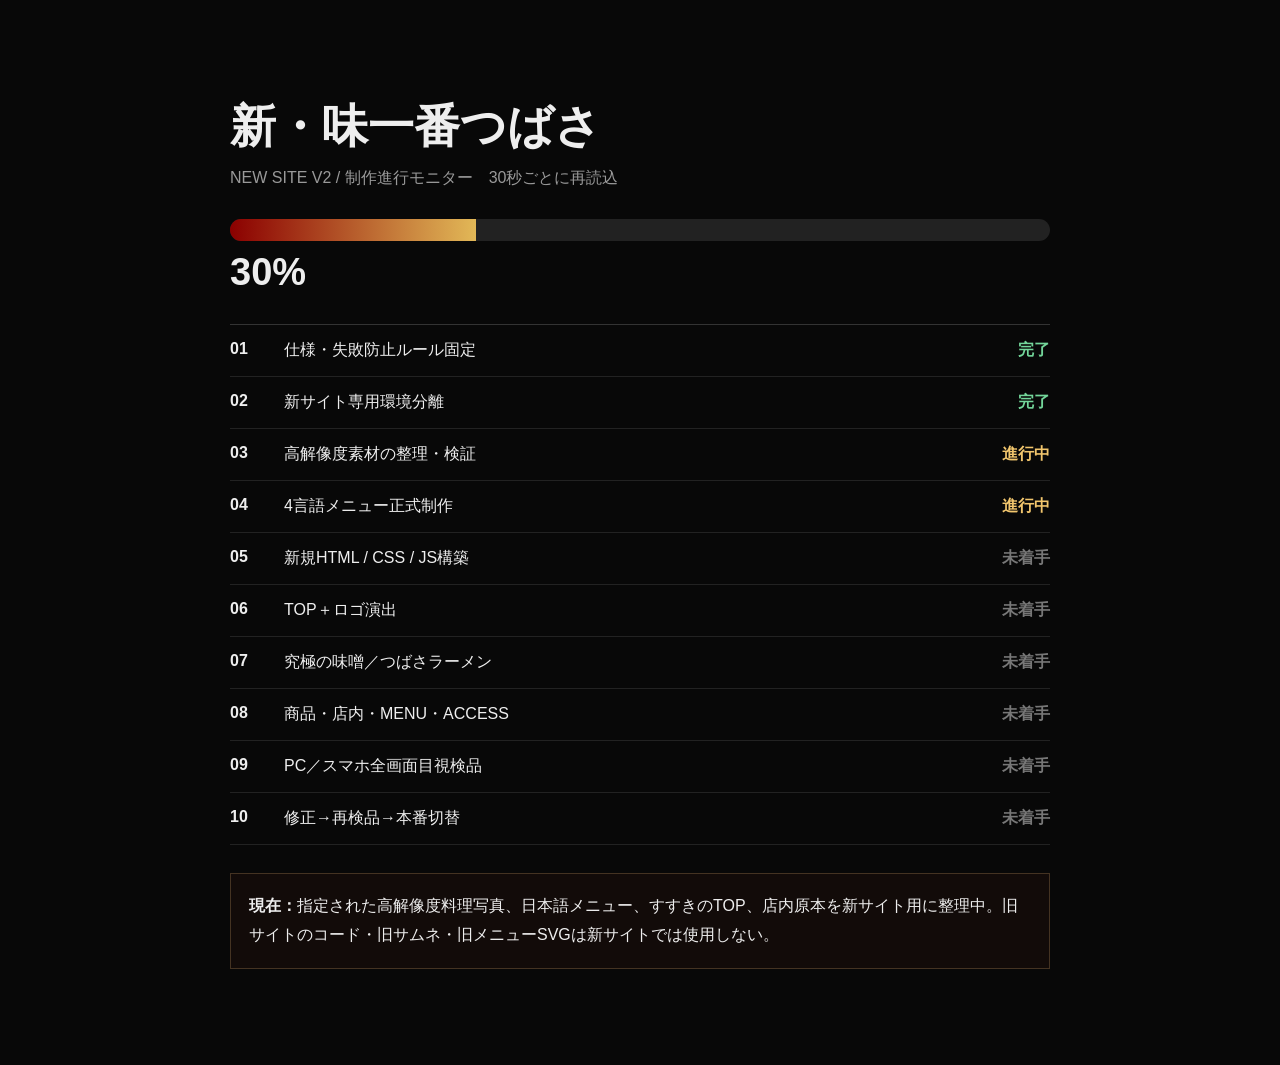
==== progress/index.html @ 9a50c5da "Add live build progress dashboard" ====
<!doctype html><html lang="ja"><meta charset="utf-8"><meta name="viewport" content="width=device-width,initial-scale=1"><meta http-equiv="refresh" content="30"><title>新・味一番つばさ 制作進行</title><style>body{margin:0;background:#080808;color:#eee;font-family:-apple-system,BlinkMacSystemFont,"Noto Sans JP",sans-serif}.wrap{max-width:820px;margin:8vh auto;padding:24px}h1{font-size:clamp(24px,5vw,46px);margin:0 0 10px}.sub{color:#999}.bar{height:22px;background:#222;border-radius:99px;overflow:hidden;margin:30px 0 10px}.fill{height:100%;width:30%;background:linear-gradient(90deg,#8b0000,#e2b857)}.pct{font-size:38px;font-weight:800}.grid{margin-top:30px;border-top:1px solid #333}.row{display:grid;grid-template-columns:42px 1fr auto;gap:12px;padding:15px 0;border-bottom:1px solid #222}.ok{color:#73d69a}.run{color:#f2c66d}.wait{color:#777}.alert{color:#ff6868}.note{margin-top:28px;padding:18px;border:1px solid #432;background:#120b09;line-height:1.8}</style><div class="wrap"><h1>新・味一番つばさ</h1><div class="sub">NEW SITE V2 / 制作進行モニター　30秒ごとに再読込</div><div class="bar"><div class="fill"></div></div><div class="pct">30%</div><div class="grid"><div class="row"><b>01</b><span>仕様・失敗防止ルール固定</span><b class="ok">完了</b></div><div class="row"><b>02</b><span>新サイト専用環境分離</span><b class="ok">完了</b></div><div class="row"><b>03</b><span>高解像度素材の整理・検証</span><b class="run">進行中</b></div><div class="row"><b>04</b><span>4言語メニュー正式制作</span><b class="run">進行中</b></div><div class="row"><b>05</b><span>新規HTML / CSS / JS構築</span><b class="wait">未着手</b></div><div class="row"><b>06</b><span>TOP＋ロゴ演出</span><b class="wait">未着手</b></div><div class="row"><b>07</b><span>究極の味噌／つばさラーメン</span><b class="wait">未着手</b></div><div class="row"><b>08</b><span>商品・店内・MENU・ACCESS</span><b class="wait">未着手</b></div><div class="row"><b>09</b><span>PC／スマホ全画面目視検品</span><b class="wait">未着手</b></div><div class="row"><b>10</b><span>修正→再検品→本番切替</span><b class="wait">未着手</b></div></div><div class="note"><b>現在：</b>指定された高解像度料理写真、日本語メニュー、すすきのTOP、店内原本を新サイト用に整理中。旧サイトのコード・旧サムネ・旧メニューSVGは新サイトでは使用しない。</div></div></html>
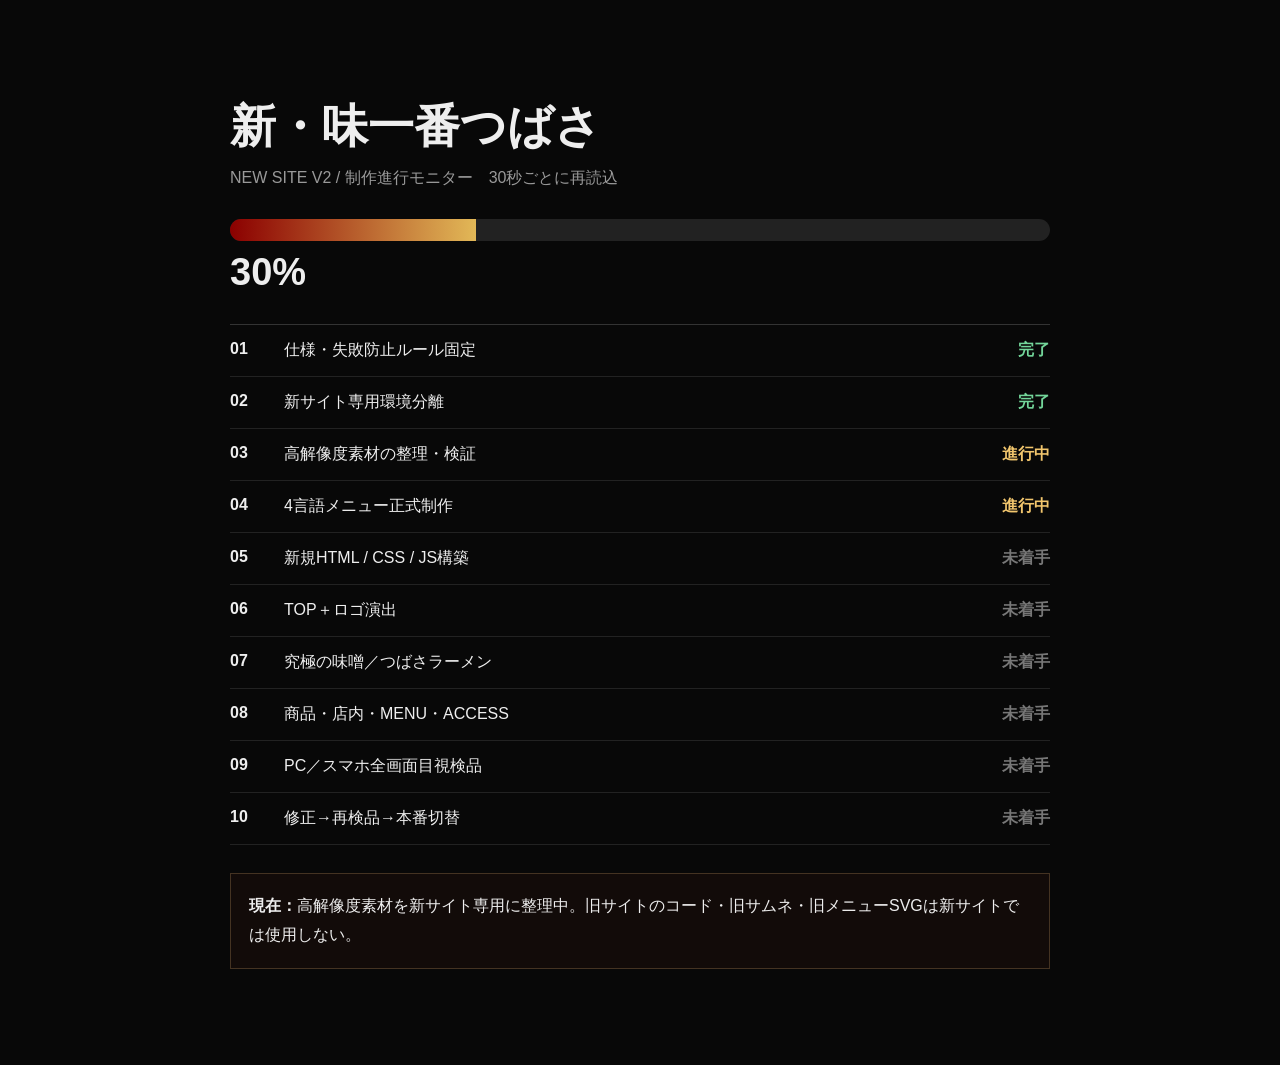
==== commit e44ddbbf: "Publish new site build progress monitor" ====
--- a/progress/index.html
+++ b/progress/index.html
@@ -1 +1 @@
-<!doctype html><html lang="ja"><meta charset="utf-8"><meta name="viewport" content="width=device-width,initial-scale=1"><meta http-equiv="refresh" content="30"><title>新・味一番つばさ 制作進行</title><style>body{margin:0;background:#080808;color:#eee;font-family:-apple-system,BlinkMacSystemFont,"Noto Sans JP",sans-serif}.wrap{max-width:820px;margin:8vh auto;padding:24px}h1{font-size:clamp(24px,5vw,46px);margin:0 0 10px}.sub{color:#999}.bar{height:22px;background:#222;border-radius:99px;overflow:hidden;margin:30px 0 10px}.fill{height:100%;width:30%;background:linear-gradient(90deg,#8b0000,#e2b857)}.pct{font-size:38px;font-weight:800}.grid{margin-top:30px;border-top:1px solid #333}.row{display:grid;grid-template-columns:42px 1fr auto;gap:12px;padding:15px 0;border-bottom:1px solid #222}.ok{color:#73d69a}.run{color:#f2c66d}.wait{color:#777}.alert{color:#ff6868}.note{margin-top:28px;padding:18px;border:1px solid #432;background:#120b09;line-height:1.8}</style><div class="wrap"><h1>新・味一番つばさ</h1><div class="sub">NEW SITE V2 / 制作進行モニター　30秒ごとに再読込</div><div class="bar"><div class="fill"></div></div><div class="pct">30%</div><div class="grid"><div class="row"><b>01</b><span>仕様・失敗防止ルール固定</span><b class="ok">完了</b></div><div class="row"><b>02</b><span>新サイト専用環境分離</span><b class="ok">完了</b></div><div class="row"><b>03</b><span>高解像度素材の整理・検証</span><b class="run">進行中</b></div><div class="row"><b>04</b><span>4言語メニュー正式制作</span><b class="run">進行中</b></div><div class="row"><b>05</b><span>新規HTML / CSS / JS構築</span><b class="wait">未着手</b></div><div class="row"><b>06</b><span>TOP＋ロゴ演出</span><b class="wait">未着手</b></div><div class="row"><b>07</b><span>究極の味噌／つばさラーメン</span><b class="wait">未着手</b></div><div class="row"><b>08</b><span>商品・店内・MENU・ACCESS</span><b class="wait">未着手</b></div><div class="row"><b>09</b><span>PC／スマホ全画面目視検品</span><b class="wait">未着手</b></div><div class="row"><b>10</b><span>修正→再検品→本番切替</span><b class="wait">未着手</b></div></div><div class="note"><b>現在：</b>指定された高解像度料理写真、日本語メニュー、すすきのTOP、店内原本を新サイト用に整理中。旧サイトのコード・旧サムネ・旧メニューSVGは新サイトでは使用しない。</div></div></html>+<!doctype html><html lang="ja"><meta charset="utf-8"><meta name="viewport" content="width=device-width,initial-scale=1"><meta http-equiv="refresh" content="30"><title>新・味一番つばさ 制作進行</title><style>body{margin:0;background:#080808;color:#eee;font-family:-apple-system,BlinkMacSystemFont,"Noto Sans JP",sans-serif}.wrap{max-width:820px;margin:8vh auto;padding:24px}h1{font-size:clamp(24px,5vw,46px);margin:0 0 10px}.sub{color:#999}.bar{height:22px;background:#222;border-radius:99px;overflow:hidden;margin:30px 0 10px}.fill{height:100%;width:30%;background:linear-gradient(90deg,#8b0000,#e2b857)}.pct{font-size:38px;font-weight:800}.grid{margin-top:30px;border-top:1px solid #333}.row{display:grid;grid-template-columns:42px 1fr auto;gap:12px;padding:15px 0;border-bottom:1px solid #222}.ok{color:#73d69a}.run{color:#f2c66d}.wait{color:#777}.alert{color:#ff6868}.note{margin-top:28px;padding:18px;border:1px solid #432;background:#120b09;line-height:1.8}</style><div class="wrap"><h1>新・味一番つばさ</h1><div class="sub">NEW SITE V2 / 制作進行モニター　30秒ごとに再読込</div><div class="bar"><div class="fill"></div></div><div class="pct">30%</div><div class="grid"><div class="row"><b>01</b><span>仕様・失敗防止ルール固定</span><b class="ok">完了</b></div><div class="row"><b>02</b><span>新サイト専用環境分離</span><b class="ok">完了</b></div><div class="row"><b>03</b><span>高解像度素材の整理・検証</span><b class="run">進行中</b></div><div class="row"><b>04</b><span>4言語メニュー正式制作</span><b class="run">進行中</b></div><div class="row"><b>05</b><span>新規HTML / CSS / JS構築</span><b class="wait">未着手</b></div><div class="row"><b>06</b><span>TOP＋ロゴ演出</span><b class="wait">未着手</b></div><div class="row"><b>07</b><span>究極の味噌／つばさラーメン</span><b class="wait">未着手</b></div><div class="row"><b>08</b><span>商品・店内・MENU・ACCESS</span><b class="wait">未着手</b></div><div class="row"><b>09</b><span>PC／スマホ全画面目視検品</span><b class="wait">未着手</b></div><div class="row"><b>10</b><span>修正→再検品→本番切替</span><b class="wait">未着手</b></div></div><div class="note"><b>現在：</b>高解像度素材を新サイト専用に整理中。旧サイトのコード・旧サムネ・旧メニューSVGは新サイトでは使用しない。</div></div></html>
